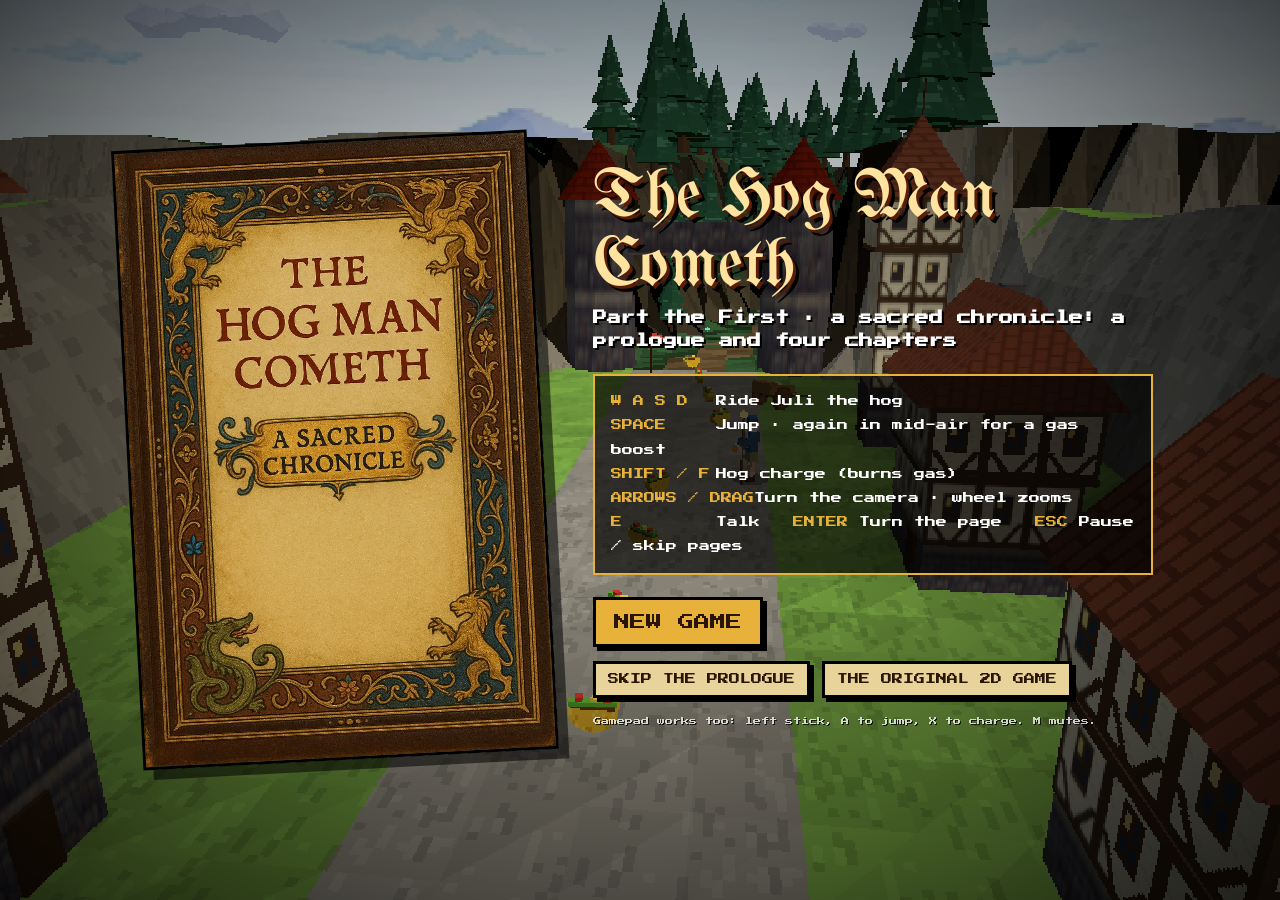
==== index.html @ e320a2b1 "Tutorial Ad" ====
<!DOCTYPE html>
<html lang="en">
<head>
  <meta charset="UTF-8">
  <meta name="viewport" content="width=device-width, initial-scale=1.0">
  <title>The Noble Hog Saga — The Hog Man Cometh</title>
  <link rel="preconnect" href="https://fonts.googleapis.com">
  <link rel="preconnect" href="https://fonts.gstatic.com" crossorigin>
  <link href="https://fonts.googleapis.com/css2?family=UnifrakturMaguntia&family=Press+Start+2P&display=swap" rel="stylesheet">
  <style>
    :root { --ink:#2a1606; --parch:#f1e2b8; --gold:#e8b23a; --hud:'Press Start 2P', monospace; }
    * { box-sizing: border-box; }
    html, body { margin:0; height:100%; background:#1a0a00; overflow:hidden; color:#fff; font-family:var(--hud); }
    #c { position:fixed; inset:0; width:100%; height:100%; display:block; image-rendering:pixelated; cursor:grab; }
    #c.drag { cursor:grabbing; }
    [hidden] { display:none !important; }

    #hud { position:fixed; inset:0; pointer-events:none; text-shadow:2px 2px 0 #000; font-size:clamp(9px,1.3vw,14px); }
    #hud-tl { position:absolute; left:16px; top:14px; display:flex; flex-direction:column; gap:10px; }
    #hearts { display:flex; gap:6px; }
    #hearts i { width:28px; height:26px; background:no-repeat center/contain url("data:image/svg+xml,%3Csvg xmlns='http://www.w3.org/2000/svg' viewBox='0 0 9 8' shape-rendering='crispEdges'%3E%3Cpath fill='%23000' d='M1 0h3v1h1V0h3v1h1v4H8v1H7v1H6v1H3V7H2V6H1V5H0V1h1z'/%3E%3Cpath fill='%23e5332a' d='M1 1h3v1h1V1h3v4H7v1H6v1H3V6H2V5H1z'/%3E%3Cpath fill='%23ff9a8f' d='M2 2h1v1H2z'/%3E%3C/svg%3E"); }
    #hearts i.off { filter:grayscale(1) brightness(.45); }
    #gas { display:flex; align-items:center; gap:8px; }
    #gas .bar { width:150px; height:14px; border:3px solid #000; background:#243016; box-shadow:0 0 0 2px #fff3; }
    #gasfill { display:block; height:100%; width:30%; background:linear-gradient(#b6f23c,#5fae12); }
    #gas.low #gasfill { background:#7d8a6a; }
    #hud-tr { position:absolute; right:16px; top:12px; display:flex; align-items:center; gap:10px; }
    #hud-tr img { height:30px; image-rendering:pixelated; filter:drop-shadow(2px 2px 0 #000); }
    #objective { position:absolute; left:50%; top:14px; transform:translateX(-50%); background:#000a; border:2px solid var(--gold); padding:8px 12px; color:#ffe9a8; white-space:nowrap; max-width:60vw; overflow:hidden; text-overflow:ellipsis; }
    #compass { position:absolute; left:50%; top:54px; transform:translateX(-50%); display:flex; align-items:center; gap:10px; color:#ffe9a8; }
    #compass i { width:0; height:0; border-left:9px solid transparent; border-right:9px solid transparent; border-bottom:22px solid var(--gold); filter:drop-shadow(2px 2px 0 #000); }
    #hud.cine > :not(#toast) { visibility:hidden; }
    /* Scripted scenes get cinema bars. */
    body::before, body::after { content:''; position:fixed; left:0; right:0; height:0; background:#000; z-index:2; pointer-events:none; transition:height .5s; }
    body::before { top:0; } body::after { bottom:0; }
    body.cine::before, body.cine::after { height:10vh; }
    #toast { position:absolute; left:50%; top:22%; transform:translateX(-50%); color:#fff7c2; font-size:clamp(11px,1.8vw,20px); opacity:0; transition:opacity .25s; text-align:center; }
    #toast.on { opacity:1; }
    #prompt { position:absolute; left:50%; bottom:22%; transform:translateX(-50%); background:#000b; border:2px solid #fff; padding:8px 12px; }
    #bark { position:absolute; left:50%; top:90px; transform:translateX(-50%); display:flex; gap:12px; align-items:center; max-width:min(680px,88vw);
            background:var(--parch); color:var(--ink); text-shadow:none; border:3px solid var(--ink); box-shadow:4px 4px 0 #0008; padding:8px 14px; line-height:1.6; }
    #bark img { height:54px; image-rendering:pixelated; }
    #bark p { margin:0; }

    #dialog { position:fixed; left:50%; bottom:5vh; transform:translateX(-50%); width:min(820px,92vw); display:flex; gap:18px; align-items:flex-end;
              background:var(--parch); color:var(--ink); border:4px solid var(--ink); box-shadow:6px 6px 0 #0009, inset 0 0 0 3px #c9a35a; padding:16px 18px; }
    #dialog img { height:120px; max-width:110px; object-fit:contain; image-rendering:pixelated; }
    #dialog h3 { margin:0 0 8px; font-family:'UnifrakturMaguntia', serif; font-weight:400; font-size:26px; color:#7a2210; }
    #dialog p { margin:0; min-height:4.8em; font-size:clamp(10px,1.25vw,13px); line-height:1.8; }
    #dialog small { display:block; text-align:right; font-size:9px; opacity:.7; margin-top:6px; }

    .screen { position:fixed; inset:0; display:flex; align-items:center; justify-content:center; gap:4vw; padding:4vh 4vw; background:radial-gradient(#0000 20%, #000b 100%); }
    .screen h1 { font-family:'UnifrakturMaguntia', serif; font-weight:400; font-size:clamp(34px,5.4vw,72px); margin:0 0 6px; color:#ffe3a0; text-shadow:3px 3px 0 #5a1d08, 6px 6px 0 #000; line-height:1; }
    .screen h2 { font-size:clamp(10px,1.3vw,14px); margin:0 0 22px; color:#fff; text-shadow:2px 2px 0 #000; line-height:1.6; }
    #title img.cover { height:min(74vh,620px); border:3px solid #000; box-shadow:10px 10px 0 #0008; transform:rotate(-3deg); }
    .panel { max-width:560px; }
    .keys { list-style:none; margin:0 0 22px; padding:14px 16px; background:#000a; border:2px solid var(--gold); font-size:clamp(8px,1vw,11px); line-height:2.2; text-shadow:none; }
    .keys b { display:inline-block; min-width:9.5em; color:var(--gold); font-weight:400; }
    .go { display:inline-block; pointer-events:auto; cursor:pointer; font-family:var(--hud); font-size:clamp(11px,1.5vw,16px); padding:14px 18px; color:var(--ink); background:var(--gold); border:3px solid #000; box-shadow:4px 4px 0 #000; animation:pulse 1s steps(2) infinite; }
    .go[disabled] { animation:none; background:#8a7a55; cursor:default; }
    @keyframes pulse { 50% { transform:translateY(-3px); box-shadow:4px 7px 0 #000; } }
    .note { font-size:8px; opacity:.75; margin-top:16px; line-height:1.8; text-shadow:1px 1px 0 #000; }
    #pause, #win { background:#000a; flex-direction:column; text-align:center; gap:10px; }
    #pause .keys { text-align:left; }
    /* The win card sits low so the hog and his Ring stay in view above it. */
    #win { justify-content:flex-end; padding-bottom:5vh; background:linear-gradient(#0000 30%, #000c 75%); }
    #win h1 { font-size:clamp(28px,4.4vw,58px); }
    #win img { position:absolute; left:4vw; bottom:5vh; height:min(24vh,190px); image-rendering:pixelated; transform:rotate(-4deg); box-shadow:6px 6px 0 #0008; }
    #win .stats { font-size:clamp(10px,1.3vw,14px); line-height:2.2; margin-bottom:18px; color:#ffe9a8; text-shadow:2px 2px 0 #000; }
    #fade { position:fixed; inset:0; background:#000; opacity:0; pointer-events:none; transition:opacity .25s; }
    /* The book's own pages tell the story between stretches of play. */
    #book { position:fixed; inset:0; display:flex; flex-direction:column; align-items:center; justify-content:center; gap:10px; background:#120a04e6; cursor:pointer; }
    #book img { max-height:88vh; max-width:94vw; border:3px solid #000; box-shadow:10px 10px 0 #0009; animation:turn .35s ease-out; }
    #book small { font-size:9px; color:#e8d49a; text-shadow:1px 1px 0 #000; }
    @keyframes turn { from { transform:perspective(900px) rotateY(-28deg) translateX(30px); opacity:.2; } }
    #card { position:fixed; left:50%; top:30%; transform:translate(-50%,-50%); text-align:center; pointer-events:none; opacity:0; }
    #card small { display:block; font-size:clamp(9px,1.2vw,13px); color:#fff; text-shadow:2px 2px 0 #000; margin-bottom:10px; }
    #card b { font-family:'UnifrakturMaguntia', serif; font-weight:400; font-size:clamp(34px,6vw,84px); color:#ffe3a0; text-shadow:3px 3px 0 #5a1d08, 6px 6px 0 #000; }
    #card.show { animation:card 4.2s ease-out forwards; }
    @keyframes card { 0% { opacity:0; transform:translate(-50%,-40%); } 12%, 75% { opacity:1; transform:translate(-50%,-50%); } 100% { opacity:0; } }
    #hud.flying #hud-tl, #hud.flying #hud-tr, #hud.flying #compass { visibility:hidden; }
    #end { background:#000b; flex-direction:column; text-align:center; gap:10px; }
    #end .stats { font-size:clamp(10px,1.3vw,14px); line-height:2.2; margin-bottom:18px; color:#ffe9a8; text-shadow:2px 2px 0 #000; }
    .go.quiet { animation:none; background:#e8d49a; font-size:clamp(8px,1vw,11px); padding:10px 12px; text-decoration:none; margin-top:14px; }
    .row { display:flex; gap:12px; flex-wrap:wrap; align-items:center; }
    @media (max-width:820px) { #title img.cover { display:none; } }
  </style>
  <script type="importmap">
    { "imports": { "three": "./vendor/three.module.min.js" } }
  </script>
</head>
<body>
  <canvas id="c"></canvas>

  <div id="hud" hidden>
    <div id="hud-tl">
      <div id="hearts"><i></i><i></i><i></i><i></i></div>
      <div id="gas"><span>GAS</span><div class="bar"><i id="gasfill"></i></div></div>
    </div>
    <div id="objective"></div>
    <div id="compass" hidden><i></i><span></span></div>
    <div id="hud-tr"><img id="foodicon" alt=""><span id="food">0/0</span></div>
    <div id="bark" hidden><img alt=""><p></p></div>
    <div id="toast"></div>
    <div id="prompt" hidden></div>
  </div>

  <div id="dialog" hidden>
    <img id="dlg-portrait" alt="">
    <div style="flex:1">
      <h3 id="dlg-name"></h3>
      <p id="dlg-text"></p>
      <small>ENTER &gt;</small>
    </div>
  </div>

  <div id="title" class="screen">
    <img class="cover" src="assets/book/p-01.jpg" alt="The Hog Man Cometh — A Sacred Chronicle">
    <div class="panel">
      <h1>The Hog Man Cometh</h1>
      <h2>Part the First · a sacred chronicle: a prologue and four chapters</h2>
      <ul class="keys">
        <li><b>W A S D</b>Ride Juli the hog</li>
        <li><b>SPACE</b>Jump · again in mid-air for a gas boost</li>
        <li><b>SHIFT / F</b>Hog charge (burns gas)</li>
        <li><b>ARROWS / DRAG</b>Turn the camera · wheel zooms</li>
        <li><b>E</b>Talk &nbsp; <b style="min-width:0">ENTER</b> Turn the page &nbsp; <b style="min-width:0">ESC</b> Pause / skip pages</li>
      </ul>
      <div class="row">
        <button id="start" class="go" disabled>LOADING…</button>
        <button id="continue" class="go" hidden>CONTINUE</button>
      </div>
      <div class="row">
        <button id="skip" class="go quiet">SKIP THE PROLOGUE</button>
        <a class="go quiet" href="classic.html">THE ORIGINAL 2D GAME</a>
      </div>
      <p class="note">Gamepad works too: left stick, A to jump, X to charge. M mutes.</p>
    </div>
  </div>

  <div id="pause" class="screen" hidden>
    <h1>Paused</h1>
    <ul class="keys">
      <li><b>W A S D</b>Ride the hog</li>
      <li><b>SPACE</b>Jump · again in mid-air for a gas boost</li>
      <li><b>SHIFT / F</b>Hog charge: breaks rocks, flattens crows</li>
      <li><b>ARROWS / DRAG</b>Turn the camera · wheel zooms</li>
      <li><b>E</b>Talk &nbsp; <b style="min-width:0">M</b> Mute</li>
    </ul>
    <h2>ESC to ride on</h2>
  </div>

  <div id="book" hidden>
    <img id="book-img" alt="A page of the chronicle">
    <small><span id="book-n"></span> · ENTER turns the page · ESC skips</small>
  </div>

  <div id="card"><small></small><b></b></div>

  <div id="end" class="screen" hidden>
    <h1>And so ends Part the First</h1>
    <h2>The winds of fate still whisper… for a hog's work is never done.</h2>
    <div class="stats" id="end-stats"></div>
    <button id="again" class="go">RIDE AGAIN</button>
  </div>

  <div id="fade"></div>
  <script type="module" src="saga.js?v=2"></script>
</body>
</html>
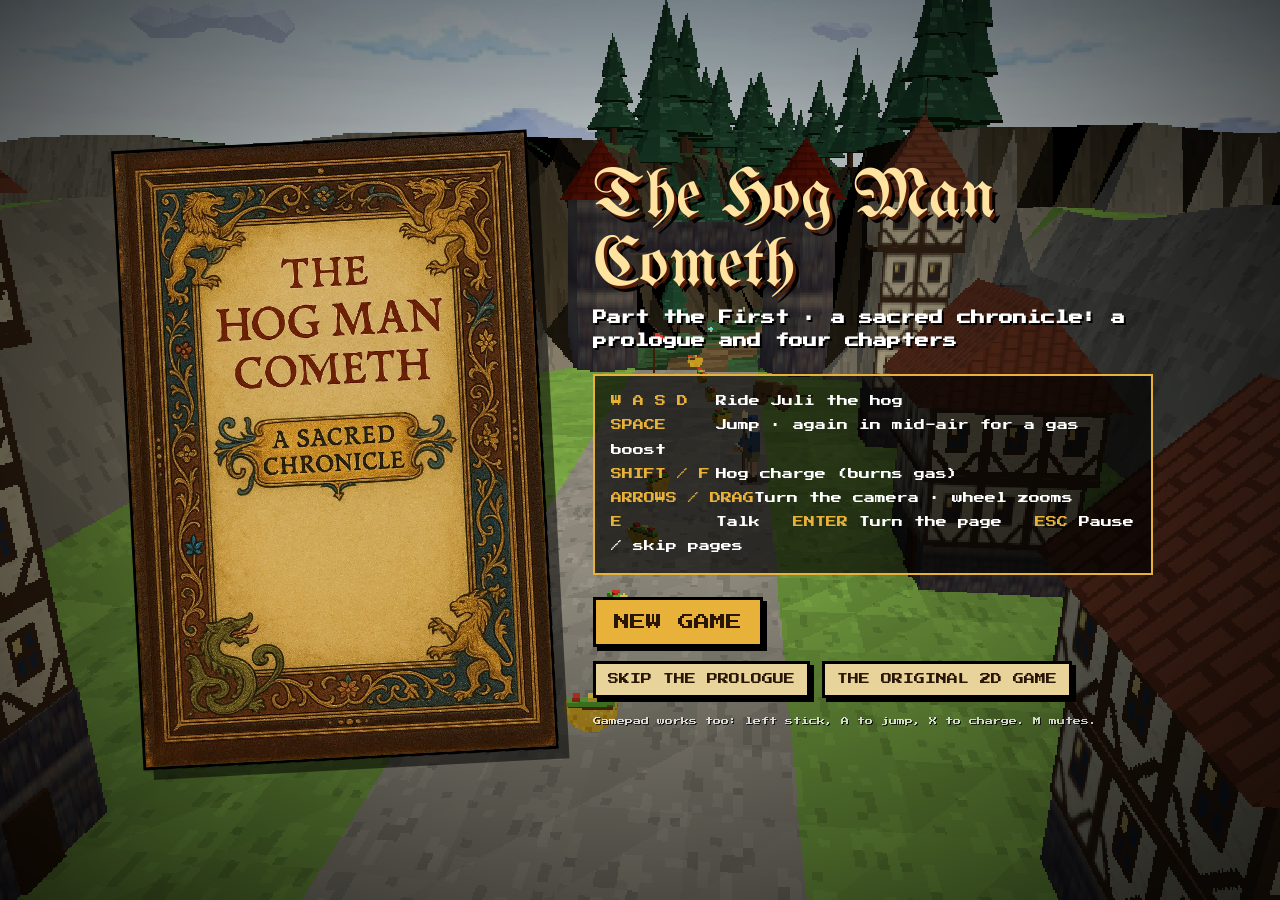
==== commit 552b5ca8: "Make the windmill country a hub, and add four side levels The windmill level is now the world the ch" ====
--- a/index.html
+++ b/index.html
@@ -25,6 +25,7 @@
     #gasfill { display:block; height:100%; width:30%; background:linear-gradient(#b6f23c,#5fae12); }
     #gas.low #gasfill { background:#7d8a6a; }
     #hud-tr { position:absolute; right:16px; top:12px; display:flex; align-items:center; gap:10px; }
+    #sauce { color:#ff8a6a; margin-right:10px; }
     #hud-tr img { height:30px; image-rendering:pixelated; filter:drop-shadow(2px 2px 0 #000); }
     #objective { position:absolute; left:50%; top:14px; transform:translateX(-50%); background:#000a; border:2px solid var(--gold); padding:8px 12px; color:#ffe9a8; white-space:nowrap; max-width:60vw; overflow:hidden; text-overflow:ellipsis; }
     #compass { position:absolute; left:50%; top:54px; transform:translateX(-50%); display:flex; align-items:center; gap:10px; color:#ffe9a8; }
@@ -34,7 +35,7 @@
     body::before, body::after { content:''; position:fixed; left:0; right:0; height:0; background:#000; z-index:2; pointer-events:none; transition:height .5s; }
     body::before { top:0; } body::after { bottom:0; }
     body.cine::before, body.cine::after { height:10vh; }
-    #toast { position:absolute; left:50%; top:22%; transform:translateX(-50%); color:#fff7c2; font-size:clamp(11px,1.8vw,20px); opacity:0; transition:opacity .25s; text-align:center; }
+    #toast { position:absolute; left:50%; top:22%; transform:translateX(-50%); color:#fff7c2; font-size:clamp(11px,1.8vw,20px); opacity:0; transition:opacity .25s; text-align:center; width:max-content; max-width:78vw; line-height:1.5; }
     #toast.on { opacity:1; }
     #prompt { position:absolute; left:50%; bottom:22%; transform:translateX(-50%); background:#000b; border:2px solid #fff; padding:8px 12px; }
     #bark { position:absolute; left:50%; top:90px; transform:translateX(-50%); display:flex; gap:12px; align-items:center; max-width:min(680px,88vw);
@@ -99,7 +100,7 @@
     </div>
     <div id="objective"></div>
     <div id="compass" hidden><i></i><span></span></div>
-    <div id="hud-tr"><img id="foodicon" alt=""><span id="food">0/0</span></div>
+    <div id="hud-tr"><span id="sauce" hidden></span><img id="foodicon" alt=""><span id="food">0/0</span></div>
     <div id="bark" hidden><img alt=""><p></p></div>
     <div id="toast"></div>
     <div id="prompt" hidden></div>
@@ -147,7 +148,7 @@
       <li><b>ARROWS / DRAG</b>Turn the camera · wheel zooms</li>
       <li><b>E</b>Talk &nbsp; <b style="min-width:0">M</b> Mute</li>
     </ul>
-    <h2>ESC to ride on</h2>
+    <h2>ESC to ride on<span id="pause-hub" hidden> · H to go back to the windmill country</span></h2>
   </div>
 
   <div id="book" hidden>
@@ -161,10 +162,10 @@
     <h1>And so ends Part the First</h1>
     <h2>The winds of fate still whisper… for a hog's work is never done.</h2>
     <div class="stats" id="end-stats"></div>
-    <button id="again" class="go">RIDE AGAIN</button>
+    <button id="again" class="go">BACK TO THE WINDMILL COUNTRY</button>
   </div>
 
   <div id="fade"></div>
-  <script type="module" src="saga.js?v=2"></script>
+  <script type="module" src="saga.js?v=4"></script>
 </body>
 </html>
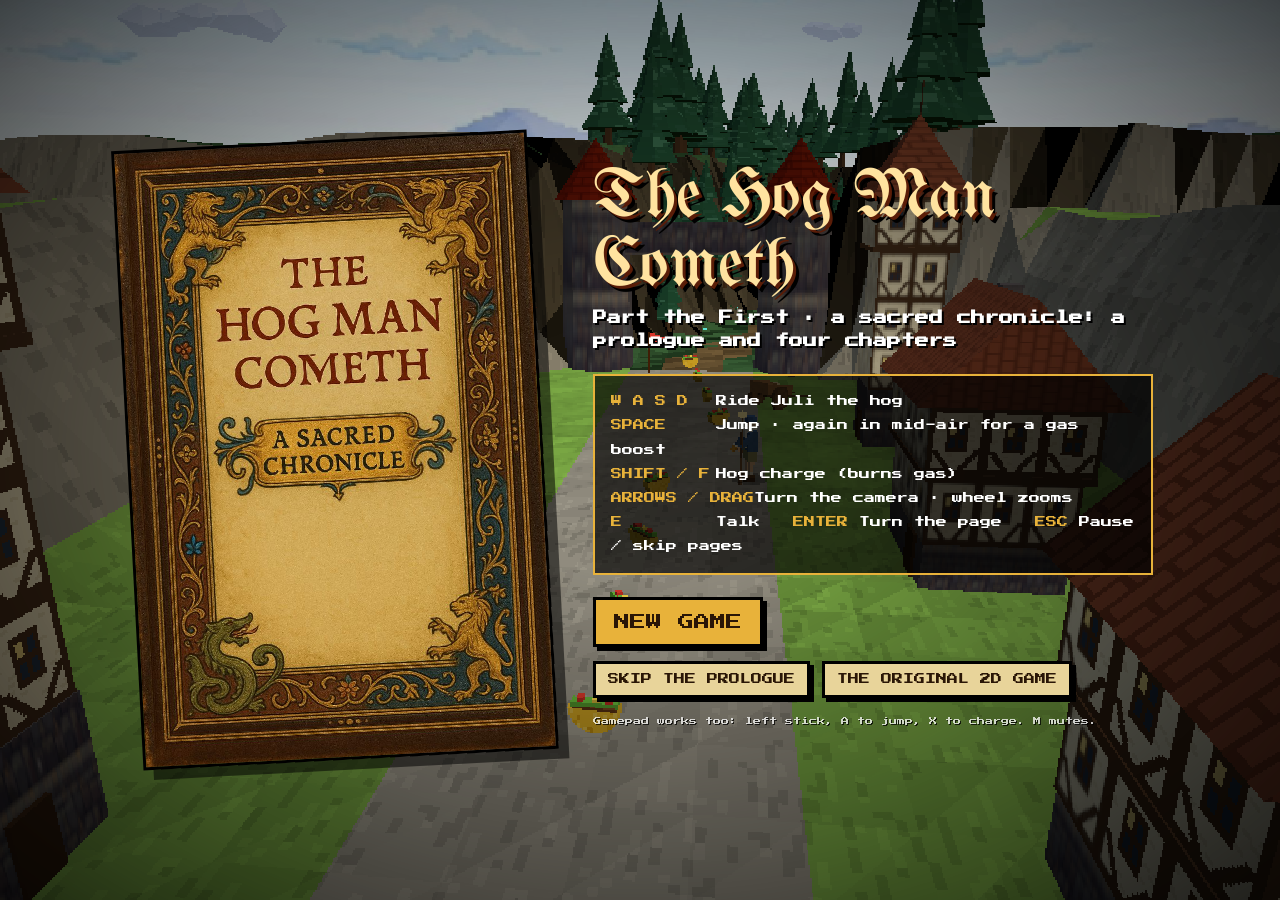
==== commit dfc5acfb: "Give every level its own music A shared sequencer (hog-music.js) plays fourteen tunes written as not" ====
--- a/index.html
+++ b/index.html
@@ -166,6 +166,6 @@
   </div>
 
   <div id="fade"></div>
-  <script type="module" src="saga.js?v=4"></script>
+  <script type="module" src="saga.js?v=5"></script>
 </body>
 </html>
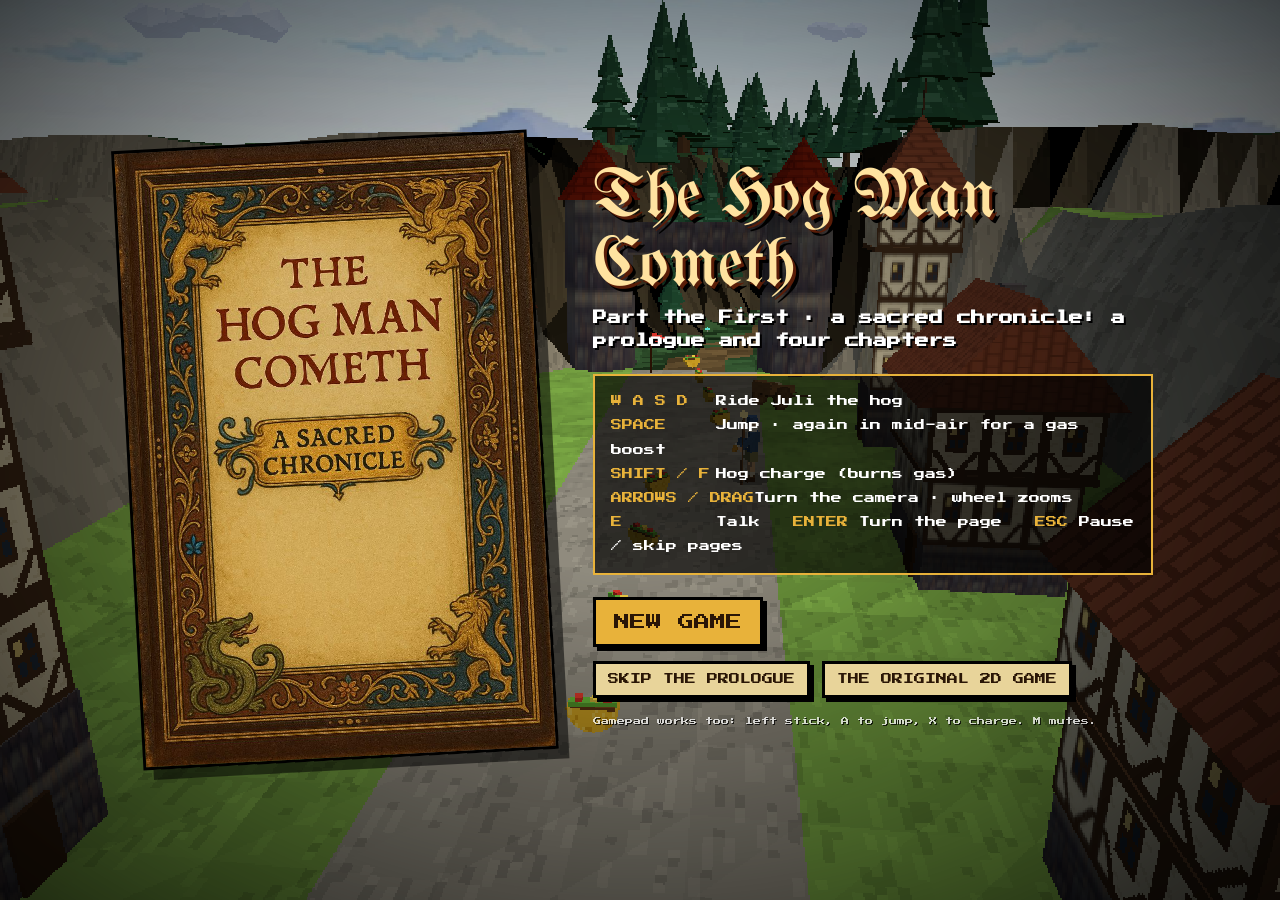
==== commit 9fea99a4: "Redo the man in the tower: slime the Gollum Man to open the pass A wall and portcullis now bar the p" ====
--- a/index.html
+++ b/index.html
@@ -166,6 +166,6 @@
   </div>
 
   <div id="fade"></div>
-  <script type="module" src="saga.js?v=5"></script>
+  <script type="module" src="saga.js?v=6"></script>
 </body>
 </html>
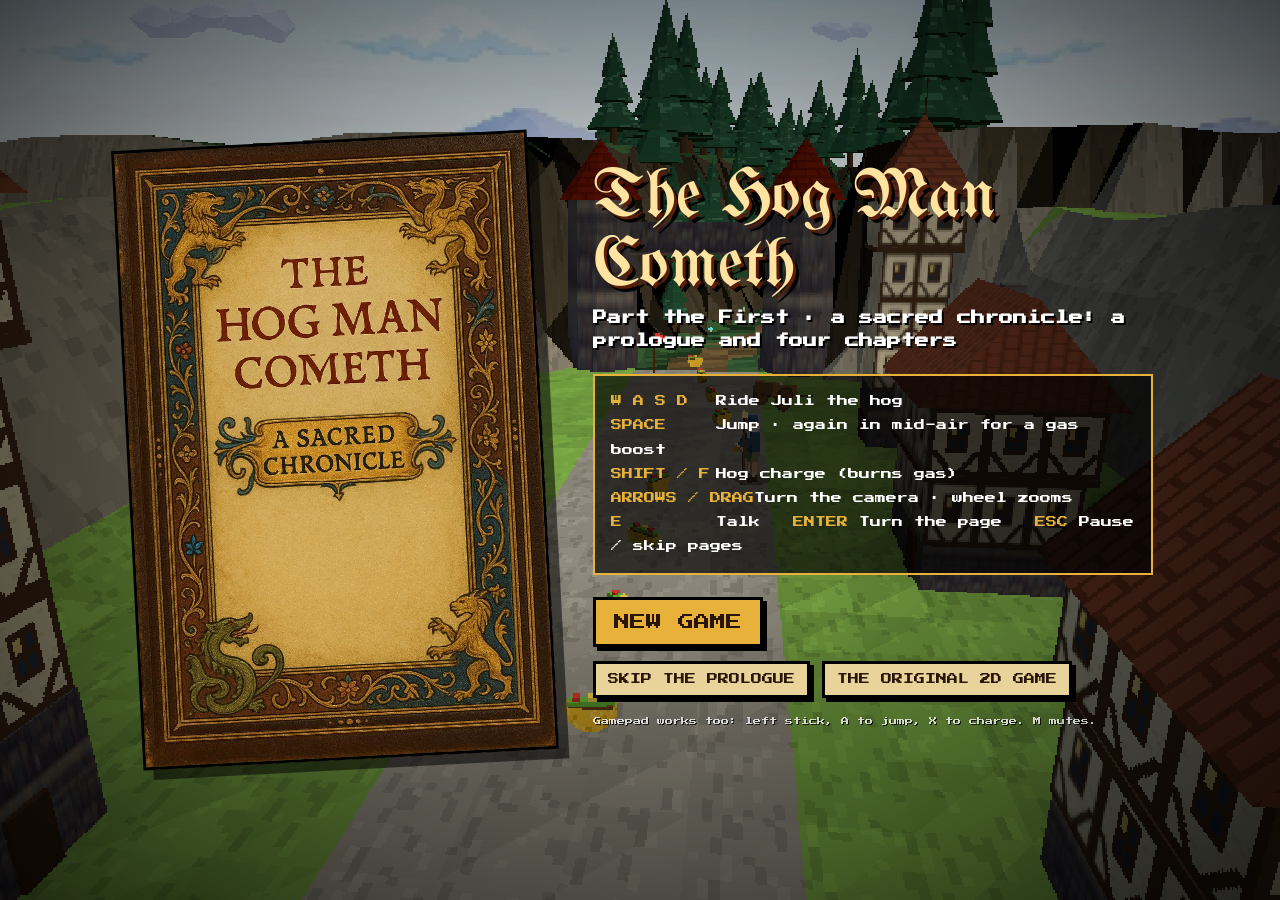
==== commit c6ea45ec: "Keep the camera tracking behind the hog by default The camera now swings round behind the hog whenev" ====
--- a/index.html
+++ b/index.html
@@ -166,6 +166,6 @@
   </div>
 
   <div id="fade"></div>
-  <script type="module" src="saga.js?v=6"></script>
+  <script type="module" src="saga.js?v=7"></script>
 </body>
 </html>
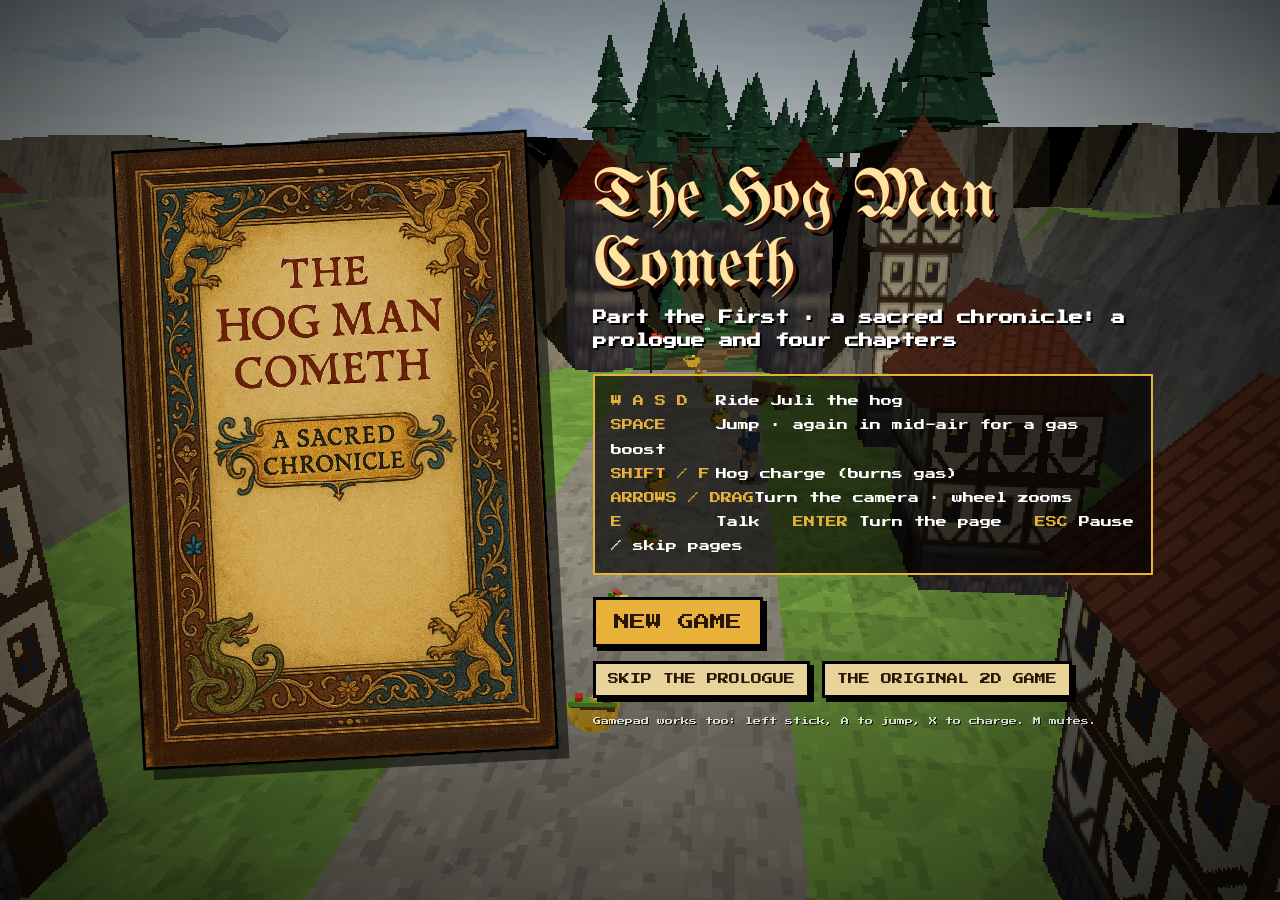
==== commit 0b15b36a: "End the White Castle with a cutscene and a flight home to the hub After the last ring, the hog flies" ====
--- a/index.html
+++ b/index.html
@@ -80,8 +80,6 @@
     #card.show { animation:card 4.2s ease-out forwards; }
     @keyframes card { 0% { opacity:0; transform:translate(-50%,-40%); } 12%, 75% { opacity:1; transform:translate(-50%,-50%); } 100% { opacity:0; } }
     #hud.flying #hud-tl, #hud.flying #hud-tr, #hud.flying #compass { visibility:hidden; }
-    #end { background:#000b; flex-direction:column; text-align:center; gap:10px; }
-    #end .stats { font-size:clamp(10px,1.3vw,14px); line-height:2.2; margin-bottom:18px; color:#ffe9a8; text-shadow:2px 2px 0 #000; }
     .go.quiet { animation:none; background:#e8d49a; font-size:clamp(8px,1vw,11px); padding:10px 12px; text-decoration:none; margin-top:14px; }
     .row { display:flex; gap:12px; flex-wrap:wrap; align-items:center; }
     @media (max-width:820px) { #title img.cover { display:none; } }
@@ -158,14 +156,7 @@
 
   <div id="card"><small></small><b></b></div>
 
-  <div id="end" class="screen" hidden>
-    <h1>And so ends Part the First</h1>
-    <h2>The winds of fate still whisper… for a hog's work is never done.</h2>
-    <div class="stats" id="end-stats"></div>
-    <button id="again" class="go">BACK TO THE WINDMILL COUNTRY</button>
-  </div>
-
   <div id="fade"></div>
-  <script type="module" src="saga.js?v=7"></script>
+  <script type="module" src="saga.js?v=8"></script>
 </body>
 </html>
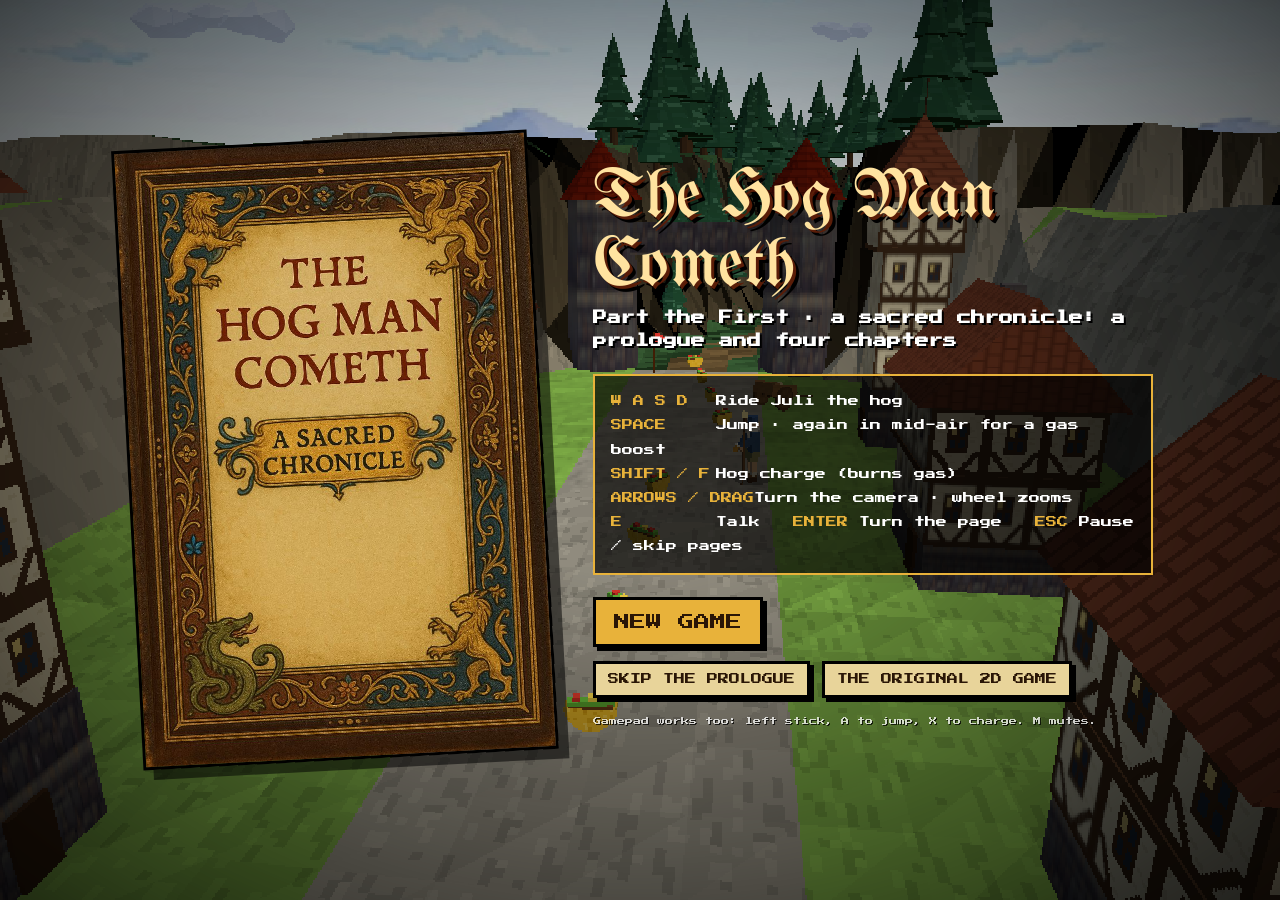
==== commit 7816ea33: "Open chapter 1 with the trio riding into town A new south gate and a stretch of road outside the tow" ====
--- a/index.html
+++ b/index.html
@@ -157,6 +157,6 @@
   <div id="card"><small></small><b></b></div>
 
   <div id="fade"></div>
-  <script type="module" src="saga.js?v=8"></script>
+  <script type="module" src="saga.js?v=9"></script>
 </body>
 </html>
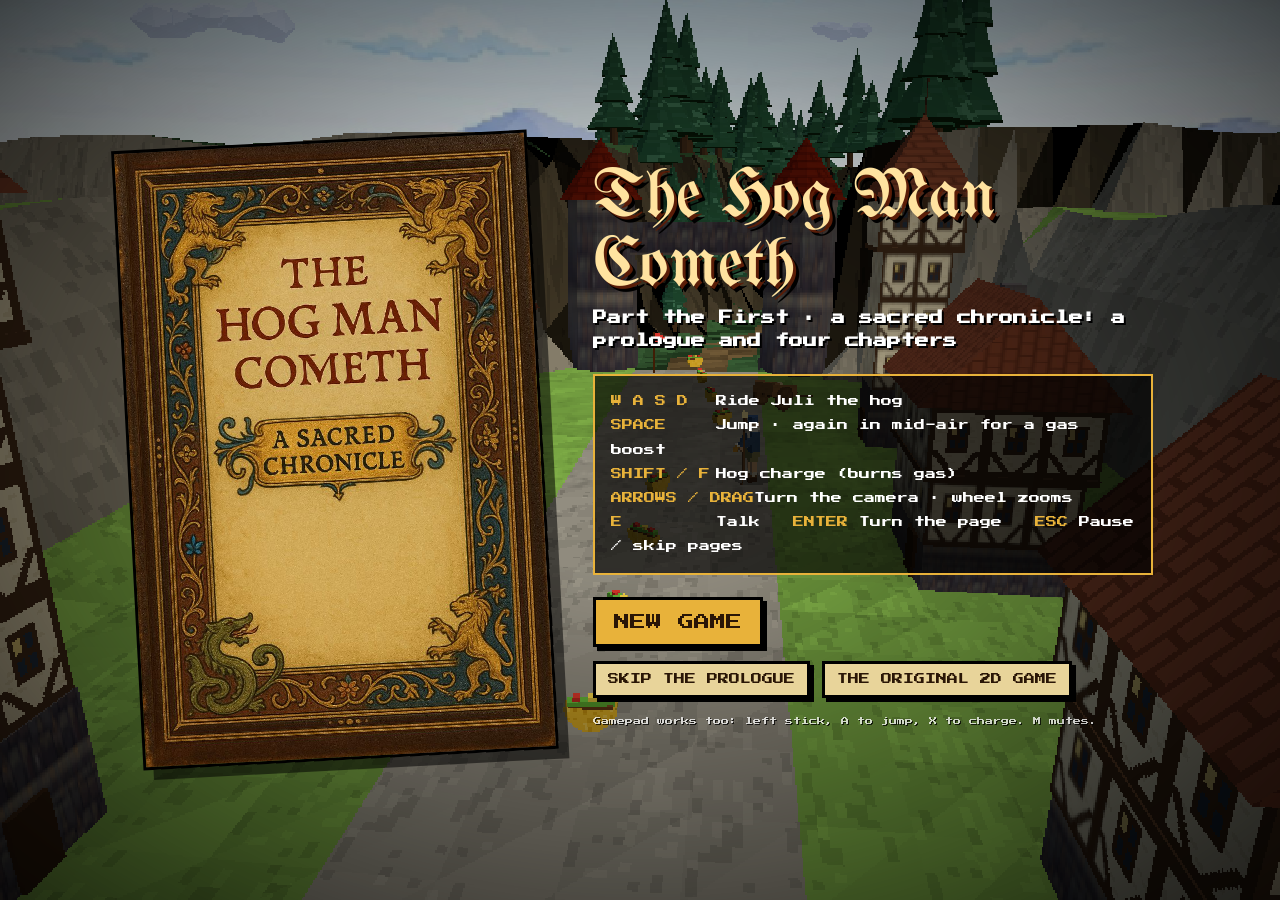
==== commit 03653807: "Bring the wizard in to exile the Tile Troll, and ride off comically The last charge now leaves the T" ====
--- a/index.html
+++ b/index.html
@@ -157,6 +157,6 @@
   <div id="card"><small></small><b></b></div>
 
   <div id="fade"></div>
-  <script type="module" src="saga.js?v=9"></script>
+  <script type="module" src="saga.js?v=13"></script>
 </body>
 </html>
